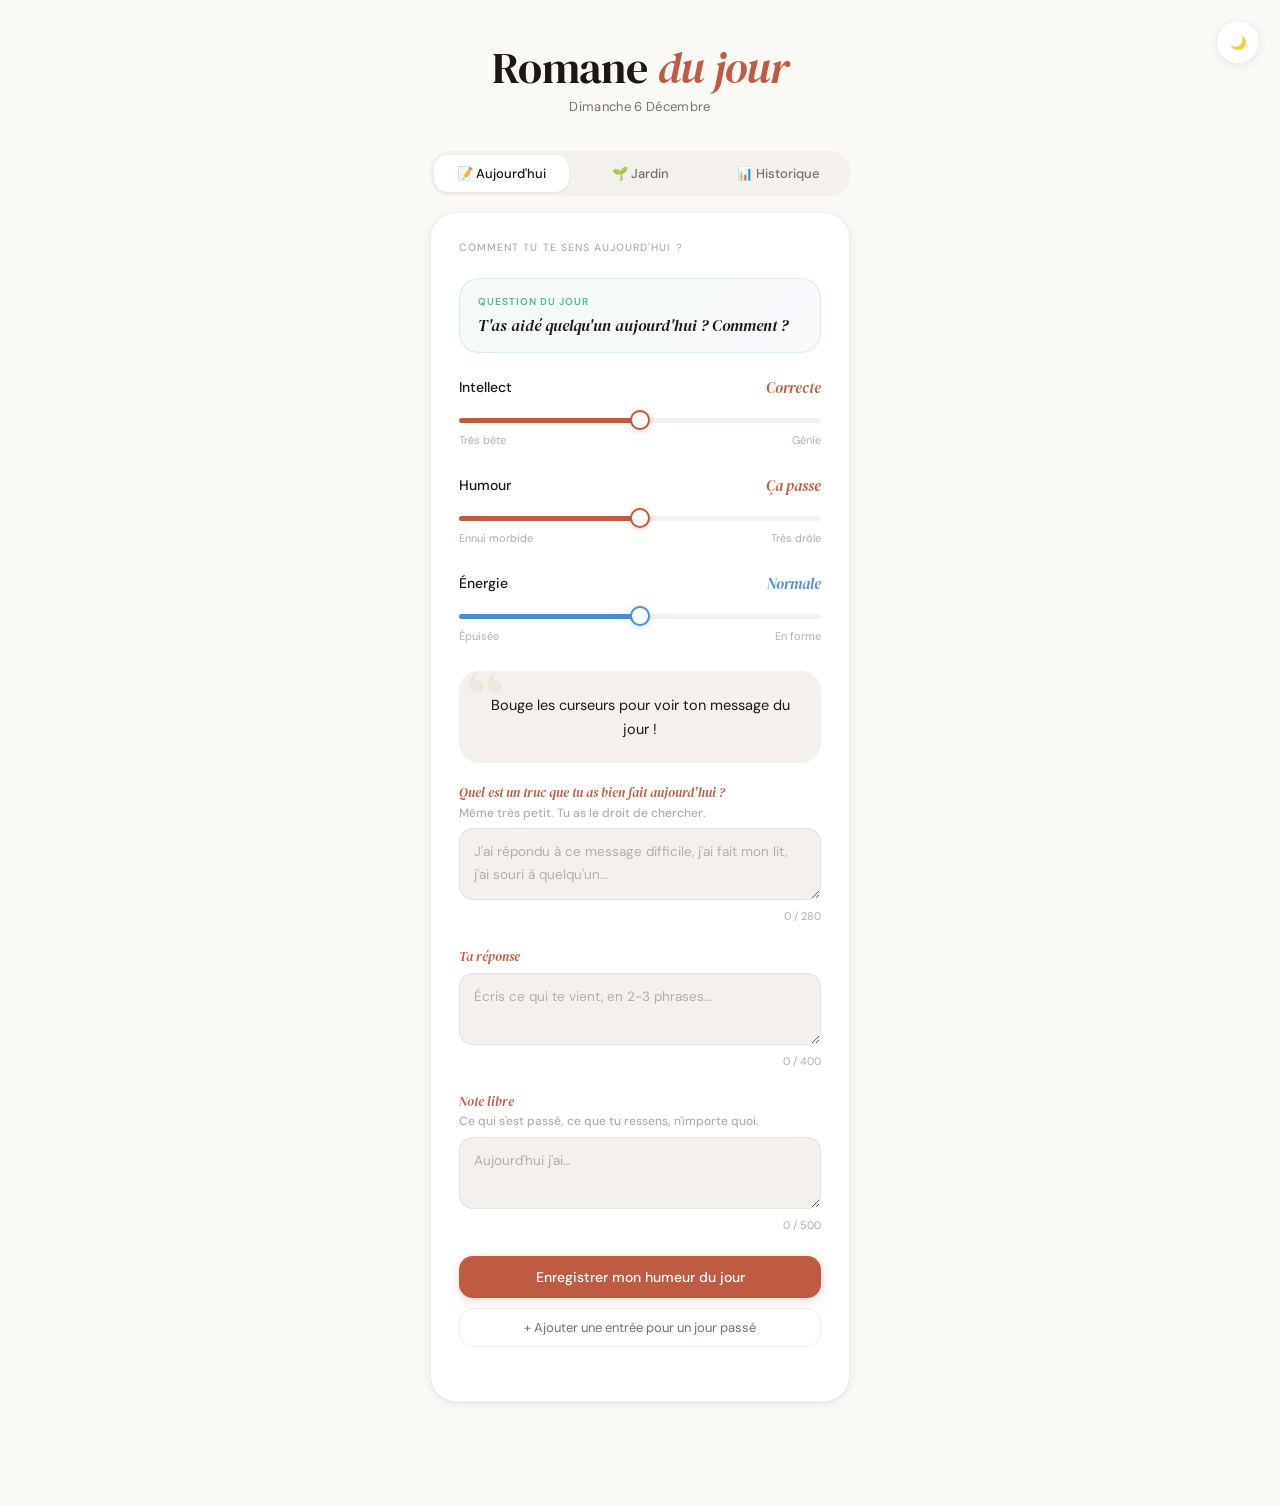
==== index-modular.html @ 03c86402 "Add files via upload" ====
<!DOCTYPE html>
<html lang="fr">
<head>
<meta charset="UTF-8">
<meta name="viewport" content="width=device-width, initial-scale=1.0">
<title>Romane du jour</title>
<link rel="preconnect" href="https://fonts.googleapis.com">
<link rel="preconnect" href="https://fonts.gstatic.com" crossorigin>
<link href="https://fonts.googleapis.com/css2?family=DM+Serif+Display:ital@0;1&family=DM+Sans:opsz,wght@9..40,300;9..40,400;9..40,500&display=swap" rel="stylesheet">
<link rel="stylesheet" href="styles.css">
</head>
<body>
<canvas id="confetti-canvas" aria-hidden="true"></canvas>

<!-- Theme toggle button -->
<button id="theme-toggle" class="theme-toggle" aria-label="Basculer le thème">🌙</button>

<main class="app">

  <header class="header">
    <h1>Romane <em>du jour</em></h1>
    <p id="today-date" class="header-date" aria-live="polite"></p>
  </header>

  <!-- Streak banner -->
  <div class="streak-banner hidden" id="streak-banner" aria-live="polite">
    <span class="streak-icon" id="streak-icon">🔥</span>
    <span class="streak-text" id="streak-text"></span>
  </div>

  <!-- Onglets -->
  <div class="tabs-container">
    <nav class="tabs-nav" role="tablist" aria-label="Navigation">
      <button class="tab-btn active" role="tab" aria-selected="true" aria-controls="today-tab" data-tab="today">
        📝 Aujourd'hui
      </button>
      <button class="tab-btn" role="tab" aria-selected="false" aria-controls="garden-tab" data-tab="garden">
        🌱 Jardin
      </button>
      <button class="tab-btn" role="tab" aria-selected="false" aria-controls="history-tab" data-tab="history">
        📊 Historique
      </button>
    </nav>

    <!-- Contenu des onglets -->
    <div id="today-tab" class="tab-content active" role="tabpanel" aria-labelledby="tab-today">
      <!-- Carte principale -->
      <section class="card" aria-label="Humeur du jour">
        <p class="section-label" id="section-label">Comment tu te sens aujourd'hui ?</p>

        <!-- Question du jour -->
        <div class="question-card">
          <p class="question-card-label">Question du jour</p>
          <p class="question-text" id="daily-question">Chargement…</p>
        </div>

        <!-- Sliders humeur -->
        <div class="slider-row">
          <div class="slider-head">
            <label class="slider-name" for="intell-slider">Intellect</label>
            <span class="slider-tag" id="intell-label" aria-live="polite">Correcte</span>
          </div>
          <input type="range" min="0" max="4" step="1" value="2" id="intell-slider"
            aria-label="Niveau d'intellect" aria-valuemin="0" aria-valuemax="4" aria-valuenow="2" aria-valuetext="Correcte">
          <div class="extremes" aria-hidden="true"><span>Très bête</span><span>Génie</span></div>
        </div>

        <div class="slider-row">
          <div class="slider-head">
            <label class="slider-name" for="humor-slider">Humour</label>
            <span class="slider-tag" id="humor-label" aria-live="polite">Ça passe</span>
          </div>
          <input type="range" min="0" max="4" step="1" value="2" id="humor-slider"
            aria-label="Niveau d'humour" aria-valuemin="0" aria-valuemax="4" aria-valuenow="2" aria-valuetext="Ça passe">
          <div class="extremes" aria-hidden="true"><span>Ennui morbide</span><span>Très drôle</span></div>
        </div>

        <!-- Slider énergie -->
        <div class="energy-row">
          <div class="energy-head">
            <label class="energy-label-text" for="energy-slider">Énergie</label>
            <span class="energy-tag" id="energy-label" aria-live="polite">Normale</span>
          </div>
          <input type="range" min="0" max="4" step="1" value="2" id="energy-slider" class="energy-slider"
            aria-label="Niveau d'énergie" aria-valuemin="0" aria-valuemax="4" aria-valuenow="2" aria-valuetext="Normale">
          <div class="extremes" aria-hidden="true"><span>Épuisée</span><span>En forme</span></div>
        </div>

        <div class="message-box" id="message-box" aria-live="polite">Bouge les curseurs pour voir ton message du jour !</div>

        <!-- Journal : fait positif -->
        <div class="journal-block">
          <label class="journal-label" for="positive-field">
            <em>Quel est un truc que tu as bien fait aujourd'hui ?</em><br>
            <span style="font-size:12px;color:var(--text-faint);font-style:normal;">Même très petit. Tu as le droit de chercher.</span>
          </label>
          <textarea id="positive-field" class="journal-field" maxlength="280"
            placeholder="J'ai répondu à ce message difficile, j'ai fait mon lit, j'ai souri à quelqu'un…"></textarea>
          <p class="char-count" id="positive-count">0 / 280</p>
        </div>

        <!-- Journal : réponse à la question du jour -->
        <div class="journal-block">
          <label class="journal-label" for="question-field">
            <em>Ta réponse</em>
          </label>
          <textarea id="question-field" class="journal-field" maxlength="400"
            placeholder="Écris ce qui te vient, en 2-3 phrases…"></textarea>
          <p class="char-count" id="question-count">0 / 400</p>
        </div>

        <!-- Journal : note libre -->
        <div class="journal-block">
          <label class="journal-label" for="note-field">
            <em>Note libre</em><br>
            <span style="font-size:12px;color:var(--text-faint);font-style:normal;">Ce qui s'est passé, ce que tu ressens, n'importe quoi.</span>
          </label>
          <textarea id="note-field" class="journal-field" maxlength="500"
            placeholder="Aujourd'hui j'ai…"></textarea>
          <p class="char-count" id="note-count">0 / 500</p>
        </div>

        <button class="btn-primary" id="save-btn">Enregistrer mon humeur du jour</button>
        <button class="btn-ghost" id="add-past-btn">+ Ajouter une entrée pour un jour passé</button>
        
        <!-- Interface pour ajouter un jour passé -->
        <div id="past-entry-form" class="past-entry-form" style="display: none;">
          <div class="past-date-selector">
            <label for="past-date-picker" class="journal-label">
              <em>Choisir une date</em>
            </label>
            <input type="date" id="past-date-picker" class="date-picker" max="">
            <button class="btn-ghost" id="select-past-date-btn">Sélectionner cette date</button>
          </div>
        </div>
        
        <p id="save-status" class="save-status" role="status" aria-live="polite"></p>
      </section>
    </div>

    <div id="garden-tab" class="tab-content" role="tabpanel" aria-labelledby="tab-garden">
      <section class="garden-card" aria-label="Jardin d'humeur">
        <div class="garden-top">
          <div>
            <h2 class="garden-title">Le jardin de Romane</h2>
            <p class="garden-sub">Chaque humeur plante quelque chose. Les jours difficiles ont aussi leur place.</p>
          </div>
          <div class="garden-stage" id="garden-stage">0 / 7 jours</div>
        </div>
        <div class="garden-scene">
          <div class="garden-sky"></div>
          <div class="garden-rainbow" id="garden-rainbow" aria-hidden="true">
            <div class="arc a1"></div><div class="arc a2"></div><div class="arc a3"></div>
            <div class="arc a4"></div><div class="arc a5"></div><div class="arc a6"></div>
          </div>
          <div class="garden-bed" id="garden-bed"></div>
        </div>
        <div class="water-row" id="water-row"></div>
        <div class="encouragement" id="encouragement-box">Clique sur une humeur du jour et ton jardin poussera ici.</div>
        <div class="garden-message" id="garden-message">Peu importe ton humeur, ton jardin garde une trace de toi.</div>
      </section>
    </div>

    <div id="history-tab" class="tab-content" role="tabpanel" aria-labelledby="tab-history">
      <!-- Récap hebdomadaire -->
      <section class="recap-card" id="recap-section" aria-label="Récap de la semaine">
        <div class="recap-header">
          <span class="recap-icon">📖</span>
          <h2 class="recap-title">Ma semaine</h2>
        </div>
        <div id="recap-content"></div>
      </section>

      <!-- Calendrier -->
      <section class="card" aria-label="Calendrier des humeurs">
        <div class="cal-header">
          <button class="nav-btn" id="prev-btn" aria-label="Mois précédent">&#8249;</button>
          <span id="month-title" class="cal-title" aria-live="polite"></span>
          <button class="nav-btn" id="next-btn" aria-label="Mois suivant">&#8250;</button>
        </div>
        <div class="cal-grid" id="cal-grid" role="grid" aria-label="Calendrier des humeurs"></div>
        <div class="legend" aria-label="Légende">
          <div class="legend-item"><div class="legend-dot" style="background:var(--teal)"></div>Génie drôle</div>
          <div class="legend-item"><div class="legend-dot" style="background:var(--purple)"></div>Génie ennuyeuse</div>
          <div class="legend-item"><div class="legend-dot" style="background:var(--amber)"></div>Drôle mais bête</div>
          <div class="legend-item"><div class="legend-dot" style="background:var(--red)"></div>Bête et triste</div>
          <div class="legend-item"><div class="legend-dot" style="background:var(--gray)"></div>Neutre</div>
        </div>
        <div class="stats" id="stats-grid"></div>
        <div class="chart-wrap">
          <div class="chart-top">
            <span class="chart-label">Tendance hebdomadaire</span>
            <div class="chart-legend">
              <div class="chart-legend-item"><div class="chart-legend-dot" style="background:var(--teal)"></div>Intellect</div>
              <div class="chart-legend-item"><div class="chart-legend-dot" style="background:var(--purple)"></div>Humour</div>
              <div class="chart-legend-item"><div class="chart-legend-dot" style="background:var(--blue)"></div>Énergie</div>
            </div>
          </div>
          <canvas id="trend-chart" aria-label="Graphique de tendance hebdomadaire"></canvas>
        </div>
        <button class="btn-ghost" id="export-btn">&#8595; Exporter mes données (CSV)</button>
      </section>
    </div>
  </div>
</main>

<script type="module" src="app-new.js"></script>
</body>
</html>
---- styles.css ----
:root {
  --bg:#faf9f6; --surface:#ffffff; --surface-2:#f4f1ec; --surface-3:#ece9e3;
  --border:rgba(30,20,10,.07); --border-soft:rgba(30,20,10,.04);
  --text:#1c1710; --text-muted:#78706a; --text-faint:#b5aca5;
  --accent:#bf5b43; --accent-hover:#a34a34;
  --teal:#4fba96; --purple:#8e83c9; --amber:#d9932a; --red:#d04f4e; --gray:#979790;
  --green:#5aaa5a; --blue:#4a8fd4;
  --r-sm:8px; --r-md:14px; --r-lg:20px; --r-xl:26px;
  --sh-sm:0 2px 10px rgba(30,20,10,.06),0 1px 2px rgba(30,20,10,.04);
  --ease:cubic-bezier(.16,1,.3,1); --dur:200ms;
  --fd:'DM Serif Display',Georgia,serif; --fb:'DM Sans',system-ui,sans-serif;
}

/* Dark mode variables */
:root.dark {
  --bg:#1a1815; --surface:#2a2520; --surface-2:#3a3028; --surface-3:#4a3a30;
  --border:rgba(255,255,255,.1); --border-soft:rgba(255,255,255,.05);
  --text:#f5f0e8; --text-muted:#b5aca5; --text-faint:#78706a;
  --accent:#e67e5c; --accent-hover:#d06a4a;
}

*,*::before,*::after{box-sizing:border-box;margin:0;padding:0;}
html{-webkit-font-smoothing:antialiased;}
body{background:var(--bg);font-family:var(--fb);font-size:15px;color:var(--text);min-height:100dvh;}
.app{max-width:460px;margin:0 auto;padding:2.75rem 1.25rem 5rem;}

/* Theme toggle */
.theme-toggle{position:fixed;top:20px;right:20px;z-index:1000;background:var(--surface);border:1px solid var(--border);border-radius:50%;width:44px;height:44px;display:flex;align-items:center;justify-content:center;cursor:pointer;transition:all var(--dur) var(--ease);box-shadow:var(--sh-sm);}
.theme-toggle:hover{background:var(--surface-2);transform:scale(1.1);}
.theme-toggle:focus-visible{outline:2px solid var(--accent);outline-offset:2px;}

/* Onglets */
.tabs-container{margin-bottom:1.5rem;}
.tabs-nav{display:flex;gap:4px;background:var(--surface-2);border-radius:var(--r-lg);padding:4px;margin-bottom:1rem;}
.tab-btn{flex:1;padding:10px 16px;background:transparent;border:none;border-radius:var(--r-md);
  font-family:var(--fb);font-size:13px;font-weight:500;color:var(--text-muted);cursor:pointer;
  transition:background var(--dur),color var(--dur);white-space:nowrap;}
.tab-btn:hover{background:var(--surface-3);color:var(--text);}
.tab-btn.active{background:var(--surface);color:var(--text);box-shadow:0 1px 3px rgba(30,20,10,.08);}
.tab-btn:focus-visible{outline:2px solid var(--accent);outline-offset:2px;}
.tab-content{display:none;}
.tab-content.active{display:block;animation:fadeIn var(--dur) var(--ease);}
@keyframes fadeIn{from{opacity:0;transform:translateY(8px);}to{opacity:1;transform:translateY(0);}}
.header{text-align:center;margin-bottom:2.25rem;}
.header h1{font-family:var(--fd);font-size:clamp(2rem,9vw,2.75rem);font-weight:400;line-height:1.08;letter-spacing:-.015em;}
.header h1 em{font-style:italic;color:var(--accent);}
.header-date{font-size:13px;color:var(--text-muted);margin-top:6px;text-transform:capitalize;letter-spacing:.025em;}

/* Streak banner */
.streak-banner{background:linear-gradient(135deg,rgba(191,91,67,.1),rgba(217,147,42,.08));
  border:1px solid rgba(191,91,67,.18);border-radius:var(--r-lg);padding:.85rem 1.1rem;
  margin-bottom:1rem;display:flex;align-items:center;gap:.75rem;}
.streak-banner.hidden{display:none;}
.streak-icon{font-size:1.8rem;line-height:1;flex-shrink:0;}
.streak-text{font-size:13px;color:var(--text);}
.streak-text strong{font-weight:600;color:var(--accent);}

.card{background:var(--surface);border:1px solid var(--border);border-radius:var(--r-xl);padding:1.75rem;margin-bottom:1rem;box-shadow:var(--sh-sm);}
.section-label{font-size:10.5px;font-weight:500;letter-spacing:.1em;text-transform:uppercase;color:var(--text-faint);margin-bottom:1.5rem;}
.slider-row{margin-bottom:1.75rem;}
.slider-head{display:flex;justify-content:space-between;align-items:center;margin-bottom:10px;}
.slider-name{font-size:14px;font-weight:500;color:var(--text);}
.slider-tag{font-family:var(--fd);font-style:italic;font-size:15px;color:var(--accent);transition:opacity .15s ease;}
input[type=range]{-webkit-appearance:none;appearance:none;width:100%;height:5px;
  background:linear-gradient(to right,var(--accent) var(--pct,50%),var(--surface-2) var(--pct,50%));
  border-radius:99px;outline:none;cursor:pointer;margin:6px 0 10px;}
input[type=range]::-webkit-slider-thumb{-webkit-appearance:none;width:20px;height:20px;border-radius:50%;
  background:var(--surface);border:2.5px solid var(--accent);box-shadow:0 1px 6px rgba(191,91,67,.35);
  transition:transform var(--dur) var(--ease),box-shadow var(--dur) var(--ease);}
input[type=range]::-webkit-slider-thumb:hover{transform:scale(1.25);box-shadow:0 2px 12px rgba(191,91,67,.5);}
input[type=range]::-moz-range-thumb{width:20px;height:20px;border-radius:50%;background:var(--surface);border:2.5px solid var(--accent);}
input[type=range].energy-slider{background:linear-gradient(to right,var(--blue) var(--pct,50%),var(--surface-2) var(--pct,50%));}
input[type=range].energy-slider::-webkit-slider-thumb{border-color:var(--blue);box-shadow:0 1px 6px rgba(74,143,212,.35);}
input[type=range]:focus-visible{outline:2px solid var(--accent);outline-offset:3px;border-radius:99px;}
.extremes{display:flex;justify-content:space-between;font-size:11px;color:var(--text-faint);}
.message-box{background:var(--surface-2);border-radius:var(--r-lg);padding:1.35rem 1.6rem;margin:1.5rem 0 1.25rem;
  min-height:92px;display:flex;align-items:center;justify-content:center;text-align:center;
  font-size:14.5px;line-height:1.7;color:var(--text);position:relative;overflow:hidden;transition:opacity .18s ease;}
.message-box::before{content:'\201C';font-family:var(--fd);font-size:88px;color:var(--accent);opacity:.065;
  position:absolute;top:-12px;left:8px;line-height:1;pointer-events:none;user-select:none;}

/* Champs journaux */
.journal-block{margin-bottom:1.5rem;}
.journal-label{font-size:13px;font-weight:500;color:var(--text);margin-bottom:6px;display:block;line-height:1.5;}
.journal-label em{font-family:var(--fd);font-style:italic;color:var(--accent);}
textarea.journal-field{width:100%;min-height:72px;padding:.75rem .9rem;background:var(--surface-2);
  border:1px solid var(--border);border-radius:var(--r-md);font-family:var(--fb);font-size:13.5px;
  color:var(--text);line-height:1.65;resize:vertical;outline:none;
  transition:border-color var(--dur),box-shadow var(--dur);}
textarea.journal-field::placeholder{color:var(--text-faint);}
textarea.journal-field:focus{border-color:rgba(191,91,67,.35);box-shadow:0 0 0 3px rgba(191,91,67,.1);}
.char-count{font-size:11px;color:var(--text-faint);text-align:right;margin-top:4px;}
.char-count.warn{color:var(--amber);}

/* Carte question du jour */
.question-card{background:linear-gradient(135deg,rgba(79,186,150,.07),rgba(142,131,201,.05));
  border:1px solid rgba(79,186,150,.18);border-radius:var(--r-lg);padding:1rem 1.15rem;margin-bottom:1.5rem;}
.question-card-label{font-size:10px;font-weight:600;letter-spacing:.1em;text-transform:uppercase;
  color:var(--teal);margin-bottom:6px;}
.question-text{font-family:var(--fd);font-style:italic;font-size:16px;color:var(--text);line-height:1.4;}

/* Énergie */
.energy-row{margin-bottom:1.75rem;}
.energy-head{display:flex;justify-content:space-between;align-items:center;margin-bottom:10px;}
.energy-label-text{font-size:14px;font-weight:500;color:var(--text);}
.energy-tag{font-family:var(--fd);font-style:italic;font-size:15px;color:var(--blue);}

/* Récap hebdo */
.recap-card{background:var(--surface);border:1px solid var(--border);border-radius:var(--r-xl);
  padding:1.75rem;margin-bottom:1rem;box-shadow:var(--sh-sm);}
.recap-header{display:flex;align-items:center;gap:.6rem;margin-bottom:1.25rem;}
.recap-icon{font-size:1.3rem;}
.recap-title{font-family:var(--fd);font-size:17px;font-weight:400;color:var(--text);}
.recap-day{margin-bottom:1rem;padding-bottom:1rem;border-bottom:1px solid var(--border-soft);}
.recap-day:last-child{border-bottom:none;margin-bottom:0;padding-bottom:0;}
.recap-day-header{display:flex;align-items:center;gap:.5rem;margin-bottom:.4rem;}
.recap-day-dot{width:8px;height:8px;border-radius:50%;flex-shrink:0;}
.recap-day-name{font-size:12px;font-weight:600;color:var(--text);text-transform:capitalize;}
.recap-day-mood{font-size:11px;color:var(--text-muted);}
.recap-day-note{font-size:13px;color:var(--text-muted);line-height:1.5;font-style:italic;margin-top:2px;}
.recap-day-note.empty{color:var(--text-faint);font-style:normal;}
.recap-phrase{background:var(--surface-2);border-radius:var(--r-md);padding:.85rem 1rem;
  margin-top:1.1rem;font-family:var(--fd);font-style:italic;font-size:15px;color:var(--text);
  line-height:1.5;position:relative;}
.recap-phrase::before{content:'\201C';font-size:3rem;color:var(--accent);opacity:.12;position:absolute;top:-6px;left:8px;line-height:1;}
.recap-empty{text-align:center;padding:2rem 1rem;color:var(--text-faint);font-size:13px;}

.btn-primary{width:100%;padding:12px 16px;background:var(--accent);border:none;border-radius:var(--r-md);
  font-family:var(--fb);font-size:14px;font-weight:500;color:#fff;cursor:pointer;
  box-shadow:0 2px 10px rgba(191,91,67,.28);transition:background var(--dur) var(--ease),transform var(--dur) var(--ease);}
.btn-primary:hover{background:var(--accent-hover);}
.btn-primary:active{transform:scale(.97);}
.btn-primary:disabled{opacity:.55;cursor:not-allowed;}
.btn-primary:focus-visible{outline:2px solid var(--accent);outline-offset:3px;}
.btn-primary.editing{background:var(--purple);box-shadow:0 2px 10px rgba(142,131,201,.35);}
.btn-primary.editing:hover{background:#7d6db8;}
.btn-ghost{width:100%;padding:10px 16px;background:transparent;border:1px solid var(--border);
  border-radius:var(--r-md);font-family:var(--fb);font-size:13px;color:var(--text-muted);
  cursor:pointer;margin-top:10px;transition:background var(--dur),color var(--dur);}
.btn-ghost:hover{background:var(--surface-2);color:var(--text);}
.btn-ghost:active{transform:scale(.98);}
.btn-ghost:focus-visible{outline:2px solid var(--accent);outline-offset:3px;}
.save-status{text-align:center;font-size:12px;color:var(--text-muted);margin-top:10px;min-height:16px;}
.save-status.error{color:var(--red);}

.cal-header{display:flex;justify-content:space-between;align-items:center;margin-bottom:1.5rem;}
.cal-title{font-family:var(--fd);font-size:19px;font-weight:400;color:var(--text);text-transform:capitalize;}
.nav-btn{width:44px;height:44px;display:flex;align-items:center;justify-content:center;
  background:var(--surface-2);border:none;border-radius:var(--r-sm);font-size:22px;
  color:var(--text-muted);cursor:pointer;transition:background var(--dur),color var(--dur);}
.nav-btn:hover{background:var(--surface-3);color:var(--text);}
.nav-btn:focus-visible{outline:2px solid var(--accent);outline-offset:2px;}
.cal-grid{display:grid;grid-template-columns:repeat(7,1fr);gap:4px;}
.cal-day-name{text-align:center;font-size:10px;font-weight:600;color:var(--text-faint);
  letter-spacing:.07em;text-transform:uppercase;padding-bottom:8px;}
.cal-cell{aspect-ratio:1;border-radius:var(--r-sm);display:flex;align-items:center;justify-content:center;
  font-size:12px;color:var(--text-muted);background:var(--surface-2);position:relative;
  transition:transform var(--dur) var(--ease);}
.cal-cell:not(.empty):hover{transform:scale(1.12);z-index:1;}
.cal-cell:not(.empty):not(.today):hover{background:var(--surface-3);cursor:pointer;}
.cal-cell.has-data{color:var(--text);font-weight:500;position:relative;}
.cal-cell.has-data::after{content:'';position:absolute;top:2px;right:2px;width:6px;height:6px;border-radius:50%;opacity:0.8;}
.cal-cell.today{box-shadow:0 0 0 1.5px var(--accent);color:var(--accent);font-weight:600;}
.cal-cell.empty{background:transparent;}
.dot{width:5px;height:5px;border-radius:50%;position:absolute;bottom:4px;left:50%;transform:translateX(-50%);}
.mood-teal{background:rgba(79,186,150,.16);}
.mood-teal.has-data::after{background:#4fba96;}
.mood-purple{background:rgba(142,131,201,.16);}
.mood-purple.has-data::after{background:#8e83c9;}
.mood-amber{background:rgba(217,147,42,.16);}
.mood-amber.has-data::after{background:#d9932a;}
.mood-red{background:rgba(208,79,78,.16);}
.mood-red.has-data::after{background:#d04f4e;}
.mood-gray{background:rgba(151,151,144,.11);}
.mood-gray.has-data::after{background:#979790;}
.legend{display:flex;gap:8px;flex-wrap:wrap;margin-top:16px;padding-top:14px;border-top:1px solid var(--border-soft);}
.legend-item{display:flex;align-items:center;gap:5px;font-size:11px;color:var(--text-muted);}
.legend-dot{width:7px;height:7px;border-radius:50%;flex-shrink:0;}
.stats{display:grid;grid-template-columns:1fr 1fr 1fr;gap:8px;margin-top:1.1rem;}
.stat-card{background:var(--surface-2);border-radius:var(--r-md);padding:13px 15px;}
.stat-label{font-size:10.5px;font-weight:500;color:var(--text-faint);text-transform:uppercase;letter-spacing:.07em;}
.stat-val{font-family:var(--fd);font-size:26px;color:var(--text);margin-top:4px;line-height:1.1;}
.stat-val.small{font-family:var(--fb);font-size:12px;font-weight:500;margin-top:6px;line-height:1.4;}
.chart-wrap{margin-top:1.1rem;background:var(--surface-2);border-radius:var(--r-md);padding:1.1rem 1rem .85rem;}
.chart-top{display:flex;justify-content:space-between;align-items:center;margin-bottom:12px;}
.chart-label{font-size:10.5px;font-weight:500;color:var(--text-faint);text-transform:uppercase;letter-spacing:.08em;}
.chart-legend{display:flex;gap:12px;}
.chart-legend-item{display:flex;align-items:center;gap:5px;font-size:11px;color:var(--text-muted);}
.chart-legend-dot{width:7px;height:7px;border-radius:50%;}
#trend-chart{width:100%;height:110px;display:block;}
#confetti-canvas{position:fixed;top:0;left:0;width:100%;height:100%;pointer-events:none;z-index:9999;}

/* Jardin d'humeur */
.garden-card{background:var(--surface);border:1px solid var(--border);border-radius:var(--r-xl);padding:1.75rem;margin-bottom:1rem;box-shadow:var(--sh-sm);}
.garden-top{display:flex;justify-content:space-between;align-items:center;gap:1rem;margin-bottom:1rem;}
.garden-title{font-family:var(--fd);font-size:18px;font-weight:400;color:var(--text);}
.garden-sub{font-size:12px;color:var(--text-muted);line-height:1.5;max-width:28ch;}
.garden-stage{font-size:11px;color:var(--text-faint);text-transform:uppercase;letter-spacing:.08em;}
.garden-scene{position:relative;overflow:hidden;border-radius:var(--r-lg);background:linear-gradient(180deg,#f9f5ef 0%,#f4efe8 55%,#eadfcb 56%,#e4d2b5 100%);min-height:220px;padding:1rem 1rem 1.2rem;}
.garden-sky{position:absolute;inset:0 0 45% 0;background:linear-gradient(180deg,rgba(255,255,255,.65),rgba(255,255,255,0));pointer-events:none;}
.garden-rainbow{position:absolute;left:50%;top:18px;transform:translateX(-50%);width:260px;height:130px;opacity:0;transition:opacity .6s ease;pointer-events:none;}
.garden-rainbow.visible{opacity:1;animation:floaty 4s ease-in-out infinite;}
.arc{position:absolute;left:50%;transform:translateX(-50%);border-radius:999px 999px 0 0;border-bottom:none;}
.arc.a1{width:260px;height:130px;border:10px solid #ff6b6b;top:0}
.arc.a2{width:230px;height:115px;border:10px solid #ffb84d;top:13px}
.arc.a3{width:200px;height:100px;border:10px solid #ffe66d;top:26px}
.arc.a4{width:170px;height:85px;border:10px solid #6bcf8f;top:39px}
.arc.a5{width:140px;height:70px;border:10px solid #5dade2;top:52px}
.arc.a6{width:110px;height:55px;border:10px solid #b084f5;top:65px}
.garden-bed{position:relative;display:flex;align-items:flex-end;justify-content:center;gap:10px;min-height:170px;padding-top:40px;}
.plant-slot{position:relative;width:46px;height:150px;display:flex;align-items:flex-end;justify-content:center;}
.plant{position:relative;width:42px;height:130px;display:flex;align-items:flex-end;justify-content:center;filter:drop-shadow(0 3px 4px rgba(0,0,0,.08));}
.stem{position:absolute;bottom:18px;width:4px;background:#4b8a51;border-radius:99px;transform-origin:bottom center;}
.leaf{position:absolute;bottom:42px;width:16px;height:10px;background:#71b77a;border-radius:16px 16px 16px 0;}
.leaf.r{transform:scaleX(-1);}
.flower-core,.flower-petal,.bud,.sad-head,.droop{position:absolute}
.soil{position:absolute;left:50%;bottom:0;transform:translateX(-50%);width:34px;height:18px;background:#b7885b;border-radius:50%;}
.plant.good .stem{height:68px}.plant.good .flower-core{bottom:80px;width:14px;height:14px;background:#ffd166;border-radius:50%;left:50%;transform:translateX(-50%)}
.plant.good .flower-petal{width:12px;height:18px;background:#ff7eb6;border-radius:12px;bottom:78px;left:50%;transform-origin:center 18px}
.plant.good .flower-petal.p1{transform:translateX(-50%) rotate(0deg) translateY(-13px)}
.plant.good .flower-petal.p2{transform:translateX(-50%) rotate(72deg) translateY(-13px)}
.plant.good .flower-petal.p3{transform:translateX(-50%) rotate(144deg) translateY(-13px)}
.plant.good .flower-petal.p4{transform:translateX(-50%) rotate(216deg) translateY(-13px)}
.plant.good .flower-petal.p5{transform:translateX(-50%) rotate(288deg) translateY(-13px)}
.plant.good::after{content:'';position:absolute;bottom:95px;left:50%;transform:translateX(-50%);width:34px;height:34px;border-radius:50%;background:radial-gradient(circle,rgba(255,220,120,.55),rgba(255,220,120,0) 70%);animation:glow 2s ease-in-out infinite}
.plant.ok .stem{height:58px}.plant.ok .bud{bottom:73px;left:50%;transform:translateX(-50%);width:16px;height:20px;background:#c78df0;border-radius:50% 50% 45% 45%}
.plant.low .stem{height:42px;transform:rotate(8deg)}.plant.low .sad-head{bottom:52px;left:50%;transform:translateX(-20%);width:18px;height:18px;background:#90a4ae;border-radius:50%}.plant.low .droop{bottom:45px;left:50%;width:16px;height:10px;border:3px solid #90a4ae;border-top:none;border-left:none;border-right:none;border-radius:0 0 20px 20px;transform:translateX(-15%) rotate(18deg)}
.plant.watered .sad-head{background:#8ecae6}.plant.watered .droop{border-bottom-color:#8ecae6}.plant.watered .stem{background:#5d9b63}
.water-row{display:flex;gap:8px;flex-wrap:wrap;margin-top:1rem}
.water-btn{padding:9px 12px;border:1px solid var(--border);background:var(--surface);border-radius:999px;font-size:12px;color:var(--text);cursor:pointer}
.water-btn:hover{background:var(--surface-2)}
.encouragement{margin-top:.8rem;background:var(--surface-2);border-radius:var(--r-md);padding:.8rem .9rem;font-size:13px;line-height:1.55;color:var(--text-muted);min-height:52px}
.garden-message{margin-top:1rem;background:linear-gradient(135deg,rgba(191,91,67,.08),rgba(79,186,150,.08));border:1px solid rgba(191,91,67,.15);border-radius:var(--r-md);padding:.95rem 1rem;font-size:13px;line-height:1.65;color:var(--text)}
@keyframes glow{50%{transform:translateX(-50%) scale(1.1);opacity:.75}}
@keyframes floaty{50%{transform:translateX(-50%) translateY(-4px)}}

/* Past entry form styles */
.past-entry-form{background:var(--surface-2);border-radius:var(--r-lg);padding:1.2rem;margin:1rem 0;border:1px solid var(--border);}
.past-date-selector{display:flex;flex-direction:column;gap:1rem;}
.date-picker{padding:10px 12px;border:1px solid var(--border);border-radius:var(--r-md);background:var(--surface);font-family:var(--fb);font-size:14px;color:var(--text);outline:none;transition:border-color var(--dur),box-shadow var(--dur);}
.date-picker:focus{border-color:var(--accent);box-shadow:0 0 0 3px rgba(191,91,67,.1);}
.date-picker::-webkit-calendar-picker-indicator{cursor:pointer;filter:invert(0.5);}
.date-picker::-moz-calendar-picker-indicator{cursor:pointer;filter:invert(0.5);}

@media(prefers-reduced-motion:reduce){*,*::before,*::after{animation-duration:.01ms!important;transition-duration:.01ms!important;}}
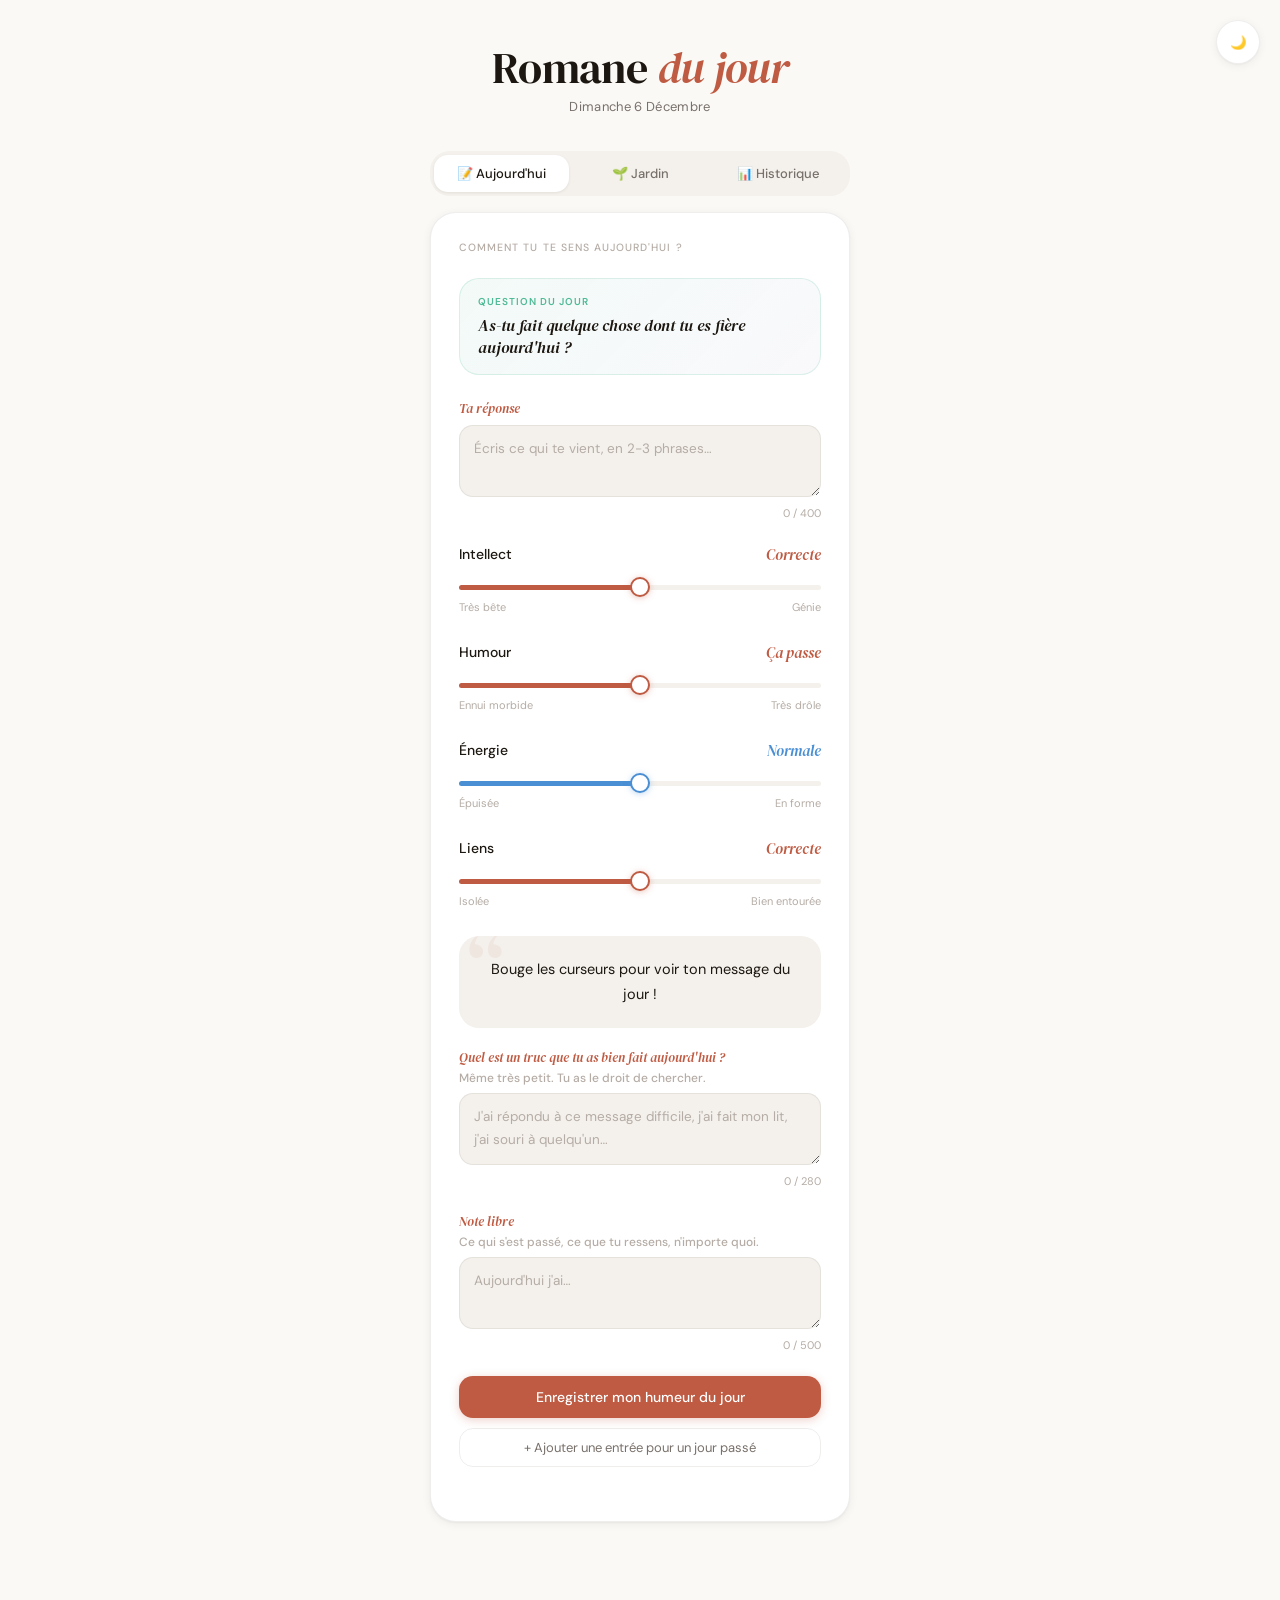
==== commit 64b6a5d7: "Enhance daily question section with response and slider Updated the daily question section to includ" ====
--- a/index-modular.html
+++ b/index-modular.html
@@ -48,10 +48,20 @@
       <section class="card" aria-label="Humeur du jour">
         <p class="section-label" id="section-label">Comment tu te sens aujourd'hui ?</p>
 
-        <!-- Question du jour -->
+        <!-- Question du jour + réponse groupées -->
         <div class="question-card">
           <p class="question-card-label">Question du jour</p>
           <p class="question-text" id="daily-question">Chargement…</p>
+        </div>
+
+        <!-- Réponse à la question du jour (juste en dessous) -->
+        <div class="journal-block">
+          <label class="journal-label" for="question-field">
+            <em>Ta réponse</em>
+          </label>
+          <textarea id="question-field" class="journal-field" maxlength="400"
+            placeholder="Écris ce qui te vient, en 2-3 phrases…"></textarea>
+          <p class="char-count" id="question-count">0 / 400</p>
         </div>
 
         <!-- Sliders humeur -->
@@ -84,6 +94,17 @@
           <input type="range" min="0" max="4" step="1" value="2" id="energy-slider" class="energy-slider"
             aria-label="Niveau d'énergie" aria-valuemin="0" aria-valuemax="4" aria-valuenow="2" aria-valuetext="Normale">
           <div class="extremes" aria-hidden="true"><span>Épuisée</span><span>En forme</span></div>
+        </div>
+
+        <!-- Slider liens sociaux -->
+        <div class="slider-row">
+          <div class="slider-head">
+            <label class="slider-name" for="social-slider">Liens</label>
+            <span class="slider-tag" id="social-label" aria-live="polite">Correcte</span>
+          </div>
+          <input type="range" min="0" max="4" step="1" value="2" id="social-slider"
+            aria-label="Niveau de liens sociaux" aria-valuemin="0" aria-valuemax="4" aria-valuenow="2" aria-valuetext="Correcte">
+          <div class="extremes" aria-hidden="true"><span>Isolée</span><span>Bien entourée</span></div>
         </div>
 
         <div class="message-box" id="message-box" aria-live="polite">Bouge les curseurs pour voir ton message du jour !</div>
@@ -97,16 +118,6 @@
           <textarea id="positive-field" class="journal-field" maxlength="280"
             placeholder="J'ai répondu à ce message difficile, j'ai fait mon lit, j'ai souri à quelqu'un…"></textarea>
           <p class="char-count" id="positive-count">0 / 280</p>
-        </div>
-
-        <!-- Journal : réponse à la question du jour -->
-        <div class="journal-block">
-          <label class="journal-label" for="question-field">
-            <em>Ta réponse</em>
-          </label>
-          <textarea id="question-field" class="journal-field" maxlength="400"
-            placeholder="Écris ce qui te vient, en 2-3 phrases…"></textarea>
-          <p class="char-count" id="question-count">0 / 400</p>
         </div>
 
         <!-- Journal : note libre -->
@@ -194,6 +205,7 @@
               <div class="chart-legend-item"><div class="chart-legend-dot" style="background:var(--teal)"></div>Intellect</div>
               <div class="chart-legend-item"><div class="chart-legend-dot" style="background:var(--purple)"></div>Humour</div>
               <div class="chart-legend-item"><div class="chart-legend-dot" style="background:var(--blue)"></div>Énergie</div>
+              <div class="chart-legend-item"><div class="chart-legend-dot" style="background:var(--amber)"></div>Liens</div>
             </div>
           </div>
           <canvas id="trend-chart" aria-label="Graphique de tendance hebdomadaire"></canvas>
--- a/styles.css
+++ b/styles.css
@@ -231,6 +231,23 @@
 .water-btn:hover{background:var(--surface-2)}
 .encouragement{margin-top:.8rem;background:var(--surface-2);border-radius:var(--r-md);padding:.8rem .9rem;font-size:13px;line-height:1.55;color:var(--text-muted);min-height:52px}
 .garden-message{margin-top:1rem;background:linear-gradient(135deg,rgba(191,91,67,.08),rgba(79,186,150,.08));border:1px solid rgba(191,91,67,.15);border-radius:var(--r-md);padding:.95rem 1rem;font-size:13px;line-height:1.65;color:var(--text)}
+.brand {
+  display: flex;
+  align-items: center;
+  justify-content: center;
+  gap: 12px;
+}
+
+.site-logo {
+  width: 42px;
+  height: 42px;
+  object-fit: contain;
+  display: block;
+  transform: translateY(3px);
+}
+
+
+
 @keyframes glow{50%{transform:translateX(-50%) scale(1.1);opacity:.75}}
 @keyframes floaty{50%{transform:translateX(-50%) translateY(-4px)}}
 
